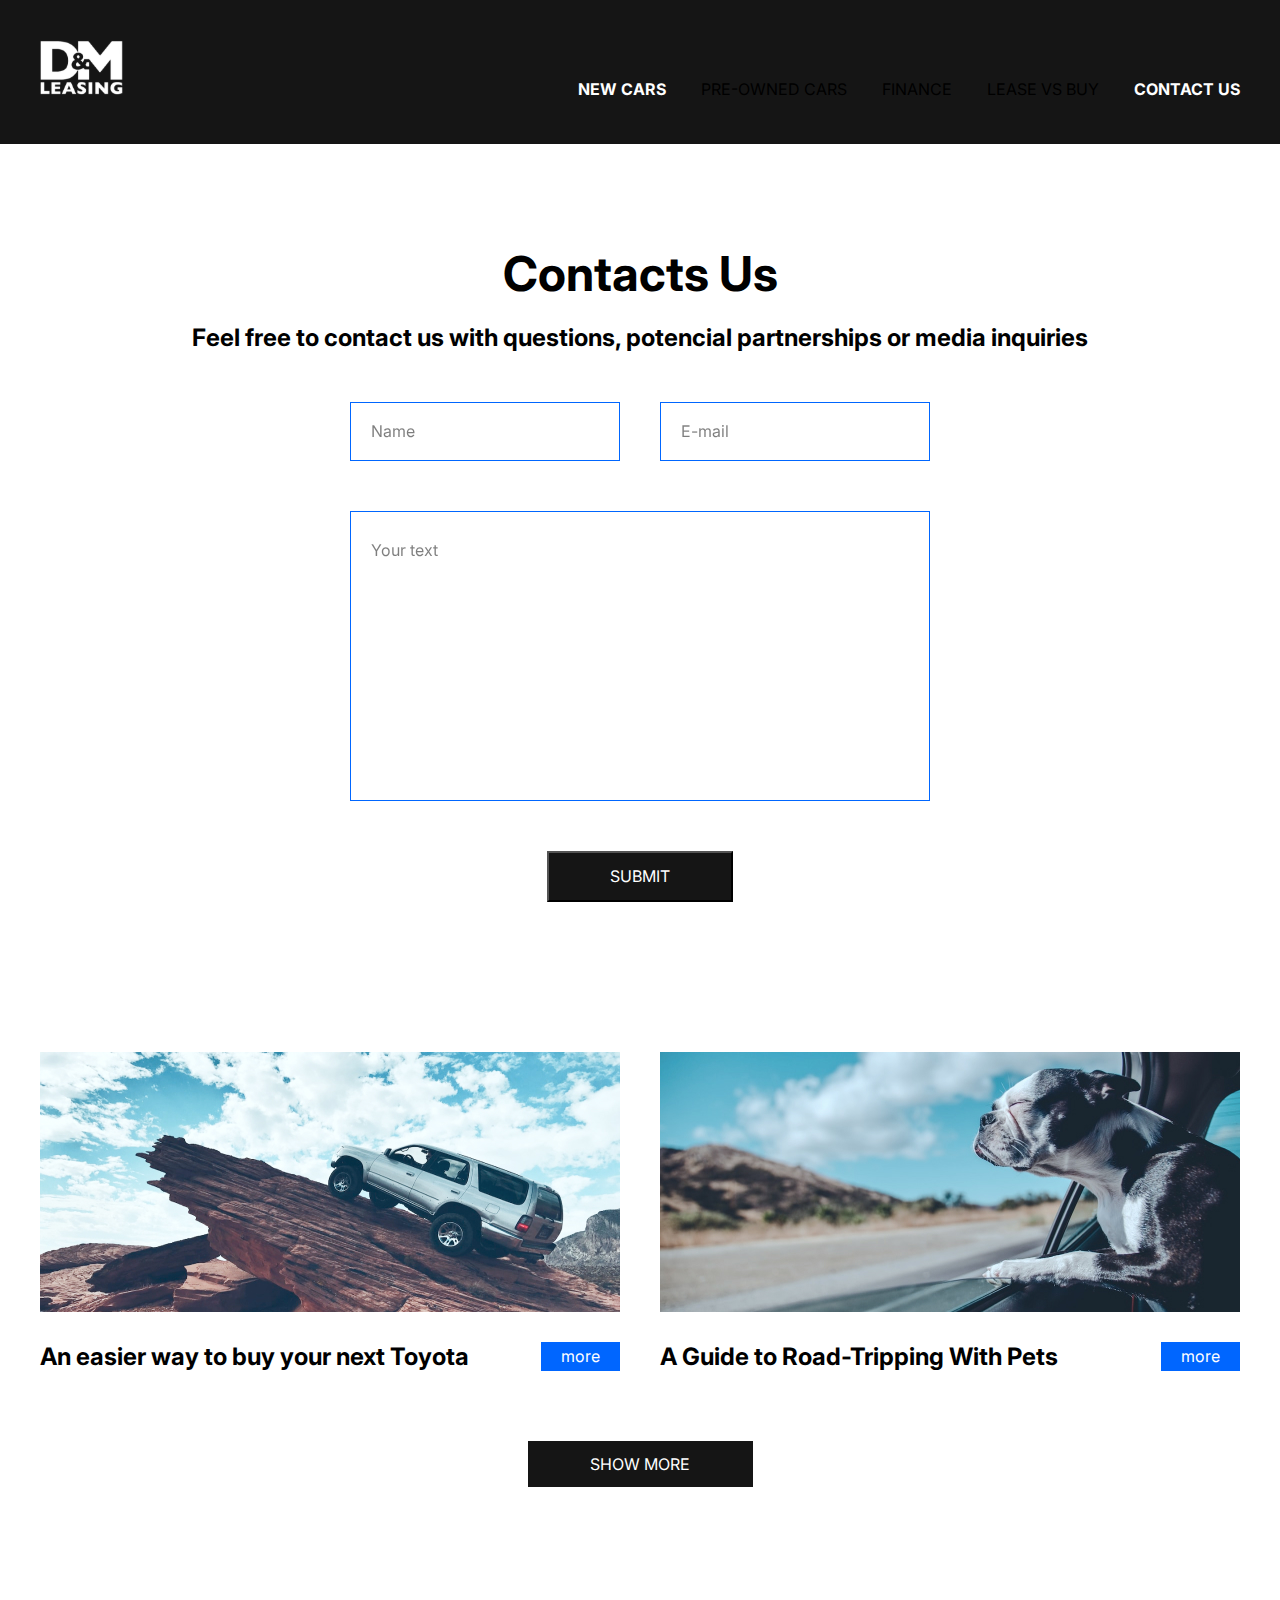
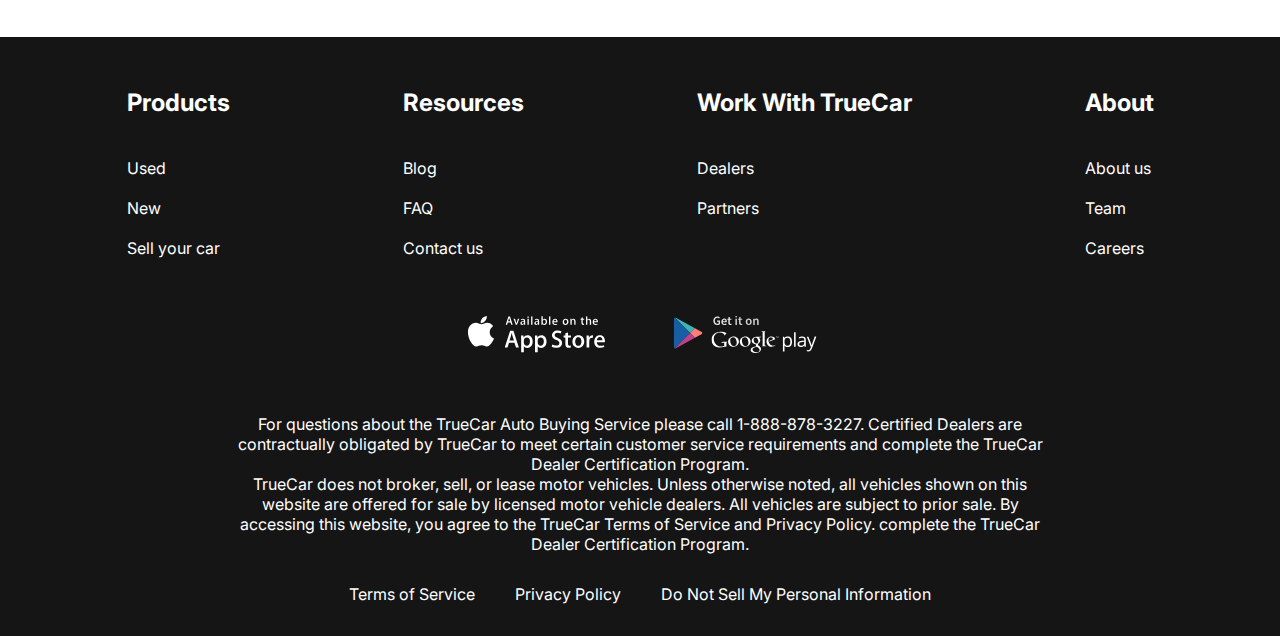
==== contacts.html @ b896143d "git start" ====
<!DOCTYPE html>
<html lang="en">

<head>
  <meta charset="UTF-8">
  <meta http-equiv="X-UA-Compatible" content="IE=edge">
  <meta name="viewport" content="width=device-width, initial-scale=1.0">
  <title>Lease Cars</title>
  <link rel="preconnect" href="https://fonts.googleapis.com">
  <link rel="preconnect" href="https://fonts.gstatic.com" crossorigin>
  <link href="https://fonts.googleapis.com/css2?family=Inter:wght@400;700&display=swap" rel="stylesheet">
  <link rel="stylesheet" href="css/style.css">
</head>

<body>
  <div class="wrapper">
    <header class="header">
      <div class="container">
        <div class="header__inner">
          <a href="index.html" class="logo">
            <img src="images/logo.svg" alt="logo" class="logo__img">
          </a>
          <nav class="menu">
            <ul class="menu__list">
              <li class="menu__list-item">
                <a href="new-cars.html" class="menu__list-link">NEW CARS</a>
              </li>
              <li class="menu__list-item">
                <a href="#" class="menu__list-link"></a>PRE-OWNED CARS
              </li>
              <li class="menu__list-item">
                <a href="#" class="menu__list-link"></a>FINANCE
              </li>
              <li class="menu__list-item">
                <a href="#" class="menu__list-link"></a>LEASE VS BUY
              </li>
              <li class="menu__list-item">
                <a href="contacts.html" class="menu__list-link menu__list-link-active">CONTACT US
                </a>
              </li>
            </ul>
          </nav>
        </div>
      </div>
    </header>
    <main class="main">
      <section class="contacts">
        <div class="container">
          <h2 class="contacts-title section-title">Contacts Us</h2>
          <p class="contacts__text">
            Feel free to contact us with questions, potencial partnerships or media inquiries
          </p>
          <form action="#" class="form">
            <input type="text" class="form__input" placeholder='Name'>
            <input type="email" class="form__input" placeholder='E-mail'>
            <textarea class='form__textarea' placeholder='Your text'></textarea>
            <button class="form__btn" type='submit'>SUBMIT</button>
          </form>
        </div>
      </section>
      <section class="blog">
        <div class="container">
          <div class="blog__items">
            <div class="blog__item">
              <img src="images/blog-1.jpg" alt="blog foto" class="blog__item-img">
              <h4 class="blog__item-title">
                An easier way to buy your next Toyota
              </h4>
              <a href="#" class="blog__item-link">more</a>
            </div>
            <div class="blog__item">
              <img src="images/blog-2.jpg" alt="blog foto" class="blog__item-img">
              <h4 class="blog__item-title">
                A Guide to Road-Tripping With Pets
              </h4>
              <a href="#" class="blog__item-link">more</a>
            </div>
          </div>
          <a href="#" class="showmore__link">SHOW MORE</a>
        </div>
      </section>
    </main>
    <footer class="footer">
      <div class="container">
        <nav class="footer__menu">
          <ul class="footer__menu-list">
            <li class="footer__menu-item">
              <p class="footer__menu-title">Products</p>
            </li>
            <li class="footer__menu-item">
              <a href="#" class="footer__menu-link">Used</a>
            </li>
            <li class="footer__menu-item">
              <a href="#" class="footer__menu-link">New</a>
            </li>
            <li class="footer__menu-item">
              <a href="#" class="footer__menu-link">Sell your car</a>
            </li>
          </ul>
          <ul class="footer__menu-list">
            <li class="footer__menu-item">
              <p class="footer__menu-title">Resources</p>
            </li>
            <li class="footer__menu-item">
              <a href="#" class="footer__menu-link">Blog</a>
            </li>
            <li class="footer__menu-item">
              <a href="#" class="footer__menu-link">FAQ</a>
            </li>
            <li class="footer__menu-item">
              <a href="#" class="footer__menu-link">Contact us</a>
            </li>
          </ul>
          <ul class="footer__menu-list">
            <li class="footer__menu-item">
              <p class="footer__menu-title">Work With TrueCar</p>
            </li>
            <li class="footer__menu-item">
              <a href="#" class="footer__menu-link">Dealers</a>
            </li>
            <li class="footer__menu-item">
              <a href="#" class="footer__menu-link">Partners</a>
            </li>
          </ul>
          <ul class="footer__menu-list">
            <li class="footer__menu-item">
              <p class="footer__menu-title">About</p>
            </li>
            <li class="footer__menu-item">
              <a href="#" class="footer__menu-link">About us</a>
            </li>
            <li class="footer__menu-item">
              <a href="#" class="footer__menu-link"></a>Team
            </li>
            <li class="footer__menu-item">
              <a href="#" class="footer__menu-link"></a>Careers
            </li>
          </ul>
        </nav>
        <ul class="app">
          <li class="app__item">
            <a href="#" class="app__item-link">
              <img src="images/appstore.svg" alt="app store" class="app__item-img">
            </a>
          </li>
          <li class="app__item">
            <a href="#" class="app__item-link">
              <img src="images/googleplay.svg" alt="app store" class="app__item-img">
            </a>
          </li>
        </ul>
        <div class="footer__copy">
          <p class="footer__copy-text">
            For questions about the TrueCar Auto Buying Service please call 1-888-878-3227.
            Certified Dealers are contractually obligated by TrueCar to meet certain customer service requirements and
            complete the TrueCar Dealer Certification Program.
          </p>
          <p class="footer__copy-text">
            TrueCar does not broker, sell, or lease motor vehicles. Unless otherwise noted, all vehicles shown on this
            website are offered for sale by licensed motor vehicle dealers. All vehicles are subject to prior sale. By
            accessing this website, you agree to the TrueCar Terms of Service and Privacy Policy. complete the TrueCar
            Dealer Certification Program.
          </p>
        </div>
        <nav class="copy__nav">
          <ul class="copy__nav-list">
            <li class="copy__nav-item"><a href="#" class="copy__nav-link">
                Terms of Service
              </a></li>
            <li class="copy__nav-item"><a href="#" class="copy__nav-link">
                Privacy Policy
              </a></li>
            <li class="copy__nav-item"><a href="#" class="copy__nav-link">
                Do Not Sell My Personal Information
              </a></li>
          </ul>
        </nav>
      </div>
    </footer>
  </div>

</body>

</html>
---- css/style.css ----
html {
  box-sizing: border-box;
}

*, *::after, *::before {
  box-sizing: inherit;
  margin: 0;
  padding: 0;
}

html, body {
  min-width: 100%;
}

ul {
  list-style: none;
}

a{
  text-decoration: none;
  color: inherit;
}

.wrapper {
  min-height: 100%;
  display: flex;
  flex-direction: column;
}

.section-title{
  margin-bottom: 50px;
  font-size: 48px;
  font-weight: 700;
  text-align: center;
}

.container {
max-width: 1220px;
margin: 0 auto;
padding: 0 10px;
}

body {
  font-family: 'Inter', sans-serif;
  font-size: 16px;
  font-weight: 400;
}

.header {
  background-color: #151515;
}

.header-main {
  background-color: transparent;
  position: absolute;
  z-index: 5;
  left: 0;
  right: 0;
}

.header__inner {
  padding-top: 40px;
  padding-bottom: 45px;
  display: flex;
  justify-content: space-between;
  align-items: flex-end;
}

.menu__list {
  display: flex;
  gap: 35px;
}

.menu__list-link {
  color: #fff;
  text-transform: uppercase;
  font-weight: 700;
}

.menu__list-link--active {
  color: #0066ff;
}

.footer {
  background-color: #151515;
  padding: 50px 0 32px;
  color: white;
}

.footer__menu {
  display: flex;
  justify-content: space-around;
  margin-bottom: 50px;
}

.footer__menu-list {
  max-width: 250px;
}

.footer__menu-title {
  font-size: 24px;
  font-weight: 700;
  line-height: 1.3;
  padding-bottom: 20px;
}

.footer__menu-item + .footer__menu-item {
  padding-top: 20px;
}

.app {
  display: flex;
  justify-content: center;
  gap: 40px;
  margin-bottom: 52px;
}

.footer__copy {
  max-width: 806px;
  margin: 0 auto 30px;
  text-align: center;
}

.copy__nav-list {
  display: flex;
  justify-content: center;
  gap: 40px;
}

.main {
  flex-grow: 1;
}

.top {
  color: white;
  text-align: center;
  padding-top: 250px;
  padding-bottom: 50px;
  position: absolute;
  z-index: 5;
  left: 0;
  right: 0;
}

.title {
  padding-bottom: 40px;
  font-size: 96px;
  font-weight: 700;
}

.top__link {
  background-color: #151515;
  padding: 23px;
  max-width: 430px;
  width: 100%;
  display: inline-block;
  text-transform: uppercase;
  font-size: 35px;
  font-weight: 700;
}

.swiper::after {
  content: '';
  background: rgba(21, 21, 21, .3);
position: absolute;
z-index: 6;
left: 0;
right: 0;
bottom: 0;
top: 0;
}

.swiper-slide {
  height: 100vh;
  background-repeat: no-repeat;
  background-size: cover;
  background-position: center;
}

.swiper-pagination-bullet {
  width: 120px;
  height: 3px;
  background-color: #151515;
  border-radius: 0;
  opacity: 1;
}

.swiper-pagination-horizontal.swiper-pagination-bullets .swiper-pagination-bullet {
  margin: 0 15px;
}

.swiper-pagination-horizontal.swiper-pagination-bullets {
  bottom: 40px;
}

.swiper-pagination-bullet-active {
  height: 6px;
  background-color: #fff;
}

.why-lease {
  padding: 150px 0;
}

.why-lease-list {
  display: grid;
  grid-template-columns: repeat(4, 1fr);
  gap: 40px;
  text-align: center;
}

.why-lease-item-img {
  margin-bottom: 30px;
}

.why-lease-item-title {
  margin-bottom: 30px;
  font-size: 24px;
  font-weight: 700;
}

.why-lease-item-text {
  text-align: left;
}

.how-does {
  padding-bottom: 150px;
}

.how-does-inner {
  max-width: 600px;
  margin: 0 auto;
}

.how-does-title {
  font-size: 24px;
  font-weight: 700;
  padding-top: 50px;
}

.how-does-list {
  padding: 50px 0 70px;
  counter-reset: myCounter;
}

.how-does-item {
  list-style-type: none;
  width: 270px;
  position: relative;
  margin-left: auto;
  box-sizing:content-box;
  padding: 19px 0 19px 240px;
  min-height: 63px;
}

.how-does-item + .how-does-item {
  margin-top: 40px;
}

.how-does-item::before {
  counter-increment: myCounter;
  content: counter(myCounter);
  display: flex;
  justify-content: center;
  align-items: center;
  font-size: 48px;
  font-weight: 700;
  background-color: #0066ff;
  width: 100px;
  height: 100px;
  border-radius: 50%;
  color: #fff;
  position: absolute;
  left: 0;
  top: 0;
}

.video__main {
  padding-bottom: 150px;
}

.video-title {
  margin-bottom: 20px;
}

.video__main-title {
  font-size: 24px;
  font-weight: 700;
  text-align: center;
  margin-bottom: 50px;
}

.video__content {
  margin: 0 auto;
  display: block;
}

.important {
  margin-bottom: 150px;
}

.important-title {
  margin-bottom: 20px;
}

.important-text {
  max-width: 580px;
  margin: 0 auto 50px;
}

.important-list {
  display: grid;
  grid-template-columns: repeat(4, 1fr);
}

.important-item-img {
  margin-bottom: 20px;
}

.contacts {
padding: 100px 0 150px;
}

.contacts-title {
  margin-bottom: 20px;
}

.contacts__text {
  text-align: center;
  font-weight: 700;
  font-size: 24px;
  padding: 0 100px;
  margin-bottom: 50px;
}

.form {
  max-width: 580px;
  margin: 0 auto;
  display: flex;
  justify-content: space-between;
  flex-wrap: wrap;
}

.form__input {
  width: 270px;
  padding: 18px 20px;
  display: inline-block;
  border: 1px solid #0066ff;
  margin-bottom: 50px;
  font-family: 'Inter', sans-serif;
  font-size: 16px;
  font-weight: 400;
  line-height: 1.3;
  color: #000
}

.form__input::placeholder, .form__textarea::placeholder {
  font-family: 'Inter', sans-serif;
  font-size: 16px;
  font-weight: 400;
  line-height: 1.3;
  color: #000;
  opacity: 0.5;
}

.form__textarea {
  width: 100%;
  resize: none;
  padding: 28px 20px;
  height: 290px;
  border: 1px solid #0066ff;
  font-family: 'Inter', sans-serif;
  font-size: 16px;
  font-weight: 400;
  line-height: 1.3;
  color: #000;
  margin-bottom: 50px;
}

.form__btn {
  text-transform: uppercase;
  font-family: 'Inter', sans-serif;
  font-size: 16px;
  font-weight: 400;
  line-height: 1.3;
  color: #fff;
  background-color: #151515;
  padding: 13px 61px;
  margin: 0 auto;
}

.blog {
  padding-bottom: 150px;
}

.blog__items {
  display: grid;
  grid-template-columns: repeat(2, 1fr);
  gap: 40px;
  margin-bottom: 70px;
}

.blog__item {
  display: flex;
  justify-content: space-between;
  flex-wrap: wrap;
}

.blog__item-img {
  margin-bottom: 30px;
  width: 100%;
}

.blog__item-title{
  flex-basis: 446px;
  font-size: 24px;
  font-weight: 700;
}

.blog__item-link{
  color: #fff;
  background-color: #0066ff;
  padding: 4px 20px;
}

.showmore__link {
  text-transform: uppercase;
  background-color: #151515;
  padding: 13px;
  color: #fff;
  width: 225px;
  margin: 0 auto;
  text-align: center;
  display: block;
}

.choose {
  padding: 100px 0;
}

.tabs {
  margin-bottom: 70px;
}

.tabs__btn{
  padding: 0 150px;
  display: flex;
  justify-content: space-between;
  gap: 80px;
  padding-bottom: 100px;
}

.tabs__btn-item{
  font-size: 24px;
  font-weight: 700;
  cursor: pointer;
  border: none;
  background-color: transparent;
  padding: 0;
}

.tabs__btn-item--active {
  color: #0066ff;
}

.tabs__content-item {
  display: none;
  grid-template-columns: repeat(4, 1fr);
  gap: 100px 40px;
}
.tabs__content-item.tabs__content-item--active {
  display: grid;
}

.card {
  text-align: center;
}

.card__img {
  display: block;
}

.card__content {
  padding: 0 5px;
  border: 1px solid #06f;
  border-top: 0;
}

.card__title {
  padding: 0 20px;
  font-size: 24px;
  font-weight: 700;
  margin-bottom: 20px;
}

.card__text {
  margin-bottom: 20px;
}

.card__price {
  margin-bottom: 20px;
  font-size: 24px;
  font-weight: 700;
}

.card__link {
  display: block;
  color: #06f;
  border: 1px solid #06f;
  border-top: 0;
  
}
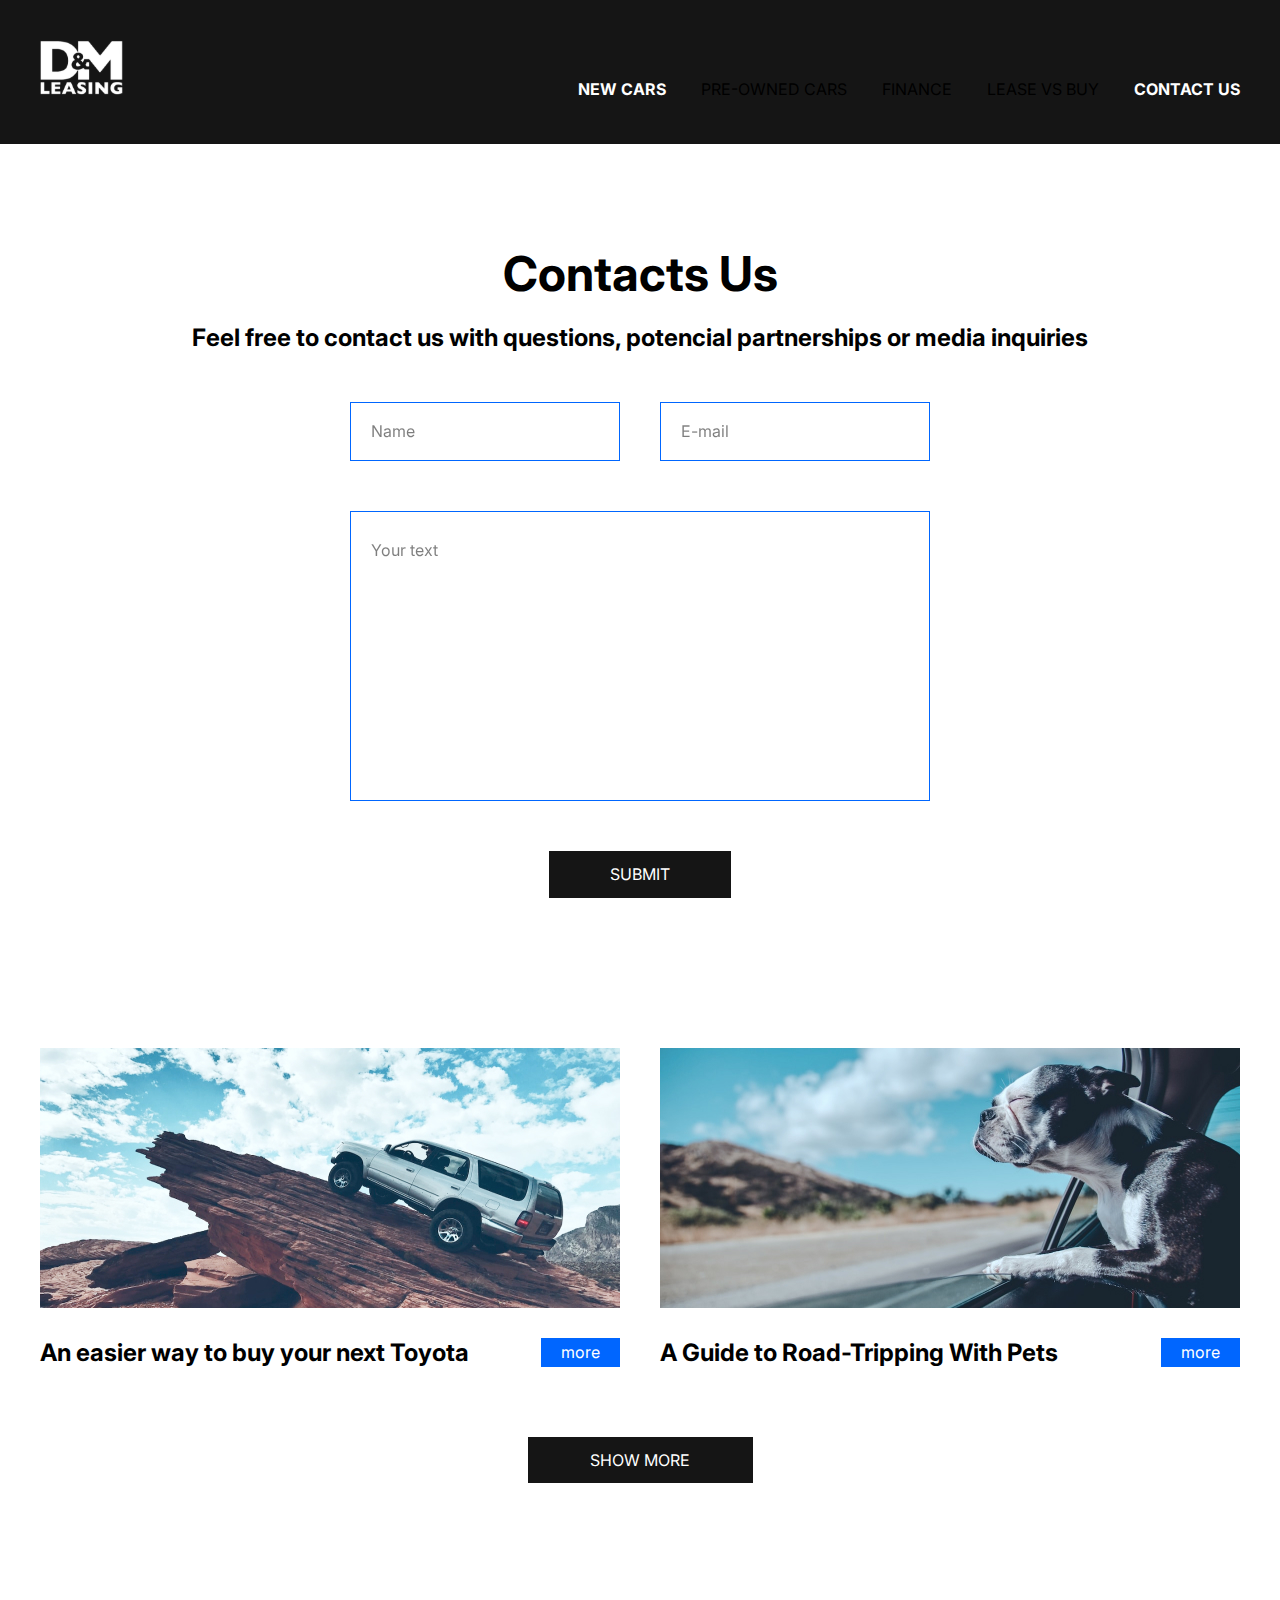
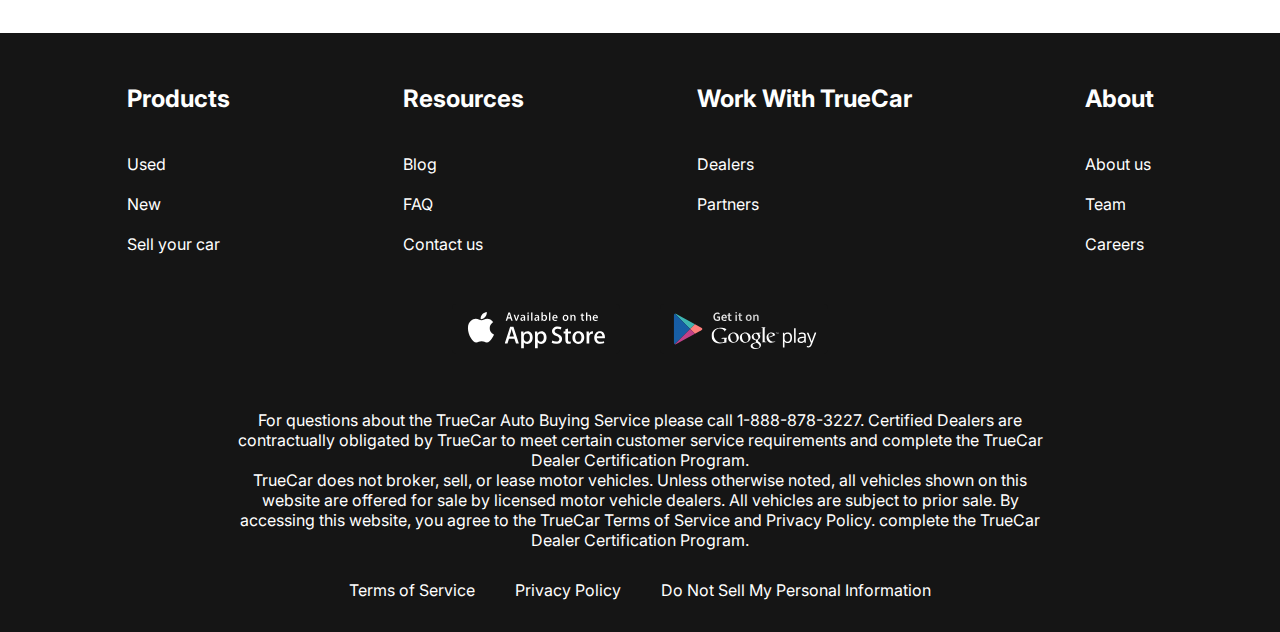
==== commit 60add223: "add adaptive site" ====
--- a/contacts.html
+++ b/contacts.html
@@ -2,14 +2,14 @@
 <html lang="en">
 
 <head>
-  <meta charset="UTF-8">
-  <meta http-equiv="X-UA-Compatible" content="IE=edge">
-  <meta name="viewport" content="width=device-width, initial-scale=1.0">
+  <meta charset="UTF-8" />
+  <meta http-equiv="X-UA-Compatible" content="IE=edge" />
+  <meta name="viewport" content="width=device-width, initial-scale=1.0" />
   <title>Lease Cars</title>
-  <link rel="preconnect" href="https://fonts.googleapis.com">
-  <link rel="preconnect" href="https://fonts.gstatic.com" crossorigin>
-  <link href="https://fonts.googleapis.com/css2?family=Inter:wght@400;700&display=swap" rel="stylesheet">
-  <link rel="stylesheet" href="css/style.css">
+  <link rel="preconnect" href="https://fonts.googleapis.com" />
+  <link rel="preconnect" href="https://fonts.gstatic.com" crossorigin />
+  <link href="https://fonts.googleapis.com/css2?family=Inter:wght@400;700&display=swap" rel="stylesheet" />
+  <link rel="stylesheet" href="css/style.css" />
 </head>
 
 <body>
@@ -18,9 +18,14 @@
       <div class="container">
         <div class="header__inner">
           <a href="index.html" class="logo">
-            <img src="images/logo.svg" alt="logo" class="logo__img">
+            <img src="images/logo.svg" alt="logo" class="logo__img" />
           </a>
           <nav class="menu">
+            <button class="menu__btn">
+              <span></span>
+              <span></span>
+              <span></span>
+            </button>
             <ul class="menu__list">
               <li class="menu__list-item">
                 <a href="new-cars.html" class="menu__list-link">NEW CARS</a>
@@ -48,13 +53,14 @@
         <div class="container">
           <h2 class="contacts-title section-title">Contacts Us</h2>
           <p class="contacts__text">
-            Feel free to contact us with questions, potencial partnerships or media inquiries
+            Feel free to contact us with questions, potencial partnerships or
+            media inquiries
           </p>
           <form action="#" class="form">
-            <input type="text" class="form__input" placeholder='Name'>
-            <input type="email" class="form__input" placeholder='E-mail'>
-            <textarea class='form__textarea' placeholder='Your text'></textarea>
-            <button class="form__btn" type='submit'>SUBMIT</button>
+            <input type="text" class="form__input" placeholder="Name" />
+            <input type="email" class="form__input" placeholder="E-mail" />
+            <textarea class="form__textarea" placeholder="Your text"></textarea>
+            <button class="form__btn" type="submit">SUBMIT</button>
           </form>
         </div>
       </section>
@@ -62,14 +68,14 @@
         <div class="container">
           <div class="blog__items">
             <div class="blog__item">
-              <img src="images/blog-1.jpg" alt="blog foto" class="blog__item-img">
+              <img src="images/blog-1.jpg" alt="blog foto" class="blog__item-img" />
               <h4 class="blog__item-title">
                 An easier way to buy your next Toyota
               </h4>
               <a href="#" class="blog__item-link">more</a>
             </div>
             <div class="blog__item">
-              <img src="images/blog-2.jpg" alt="blog foto" class="blog__item-img">
+              <img src="images/blog-2.jpg" alt="blog foto" class="blog__item-img" />
               <h4 class="blog__item-title">
                 A Guide to Road-Tripping With Pets
               </h4>
@@ -140,45 +146,50 @@
         <ul class="app">
           <li class="app__item">
             <a href="#" class="app__item-link">
-              <img src="images/appstore.svg" alt="app store" class="app__item-img">
+              <img src="images/appstore.svg" alt="app store" class="app__item-img" />
             </a>
           </li>
           <li class="app__item">
             <a href="#" class="app__item-link">
-              <img src="images/googleplay.svg" alt="app store" class="app__item-img">
+              <img src="images/googleplay.svg" alt="app store" class="app__item-img" />
             </a>
           </li>
         </ul>
         <div class="footer__copy">
           <p class="footer__copy-text">
-            For questions about the TrueCar Auto Buying Service please call 1-888-878-3227.
-            Certified Dealers are contractually obligated by TrueCar to meet certain customer service requirements and
-            complete the TrueCar Dealer Certification Program.
+            For questions about the TrueCar Auto Buying Service please call
+            1-888-878-3227. Certified Dealers are contractually obligated by
+            TrueCar to meet certain customer service requirements and complete
+            the TrueCar Dealer Certification Program.
           </p>
           <p class="footer__copy-text">
-            TrueCar does not broker, sell, or lease motor vehicles. Unless otherwise noted, all vehicles shown on this
-            website are offered for sale by licensed motor vehicle dealers. All vehicles are subject to prior sale. By
-            accessing this website, you agree to the TrueCar Terms of Service and Privacy Policy. complete the TrueCar
+            TrueCar does not broker, sell, or lease motor vehicles. Unless
+            otherwise noted, all vehicles shown on this website are offered
+            for sale by licensed motor vehicle dealers. All vehicles are
+            subject to prior sale. By accessing this website, you agree to the
+            TrueCar Terms of Service and Privacy Policy. complete the TrueCar
             Dealer Certification Program.
           </p>
         </div>
         <nav class="copy__nav">
           <ul class="copy__nav-list">
-            <li class="copy__nav-item"><a href="#" class="copy__nav-link">
-                Terms of Service
-              </a></li>
-            <li class="copy__nav-item"><a href="#" class="copy__nav-link">
-                Privacy Policy
-              </a></li>
-            <li class="copy__nav-item"><a href="#" class="copy__nav-link">
+            <li class="copy__nav-item">
+              <a href="#" class="copy__nav-link"> Terms of Service </a>
+            </li>
+            <li class="copy__nav-item">
+              <a href="#" class="copy__nav-link"> Privacy Policy </a>
+            </li>
+            <li class="copy__nav-item">
+              <a href="#" class="copy__nav-link">
                 Do Not Sell My Personal Information
-              </a></li>
+              </a>
+            </li>
           </ul>
         </nav>
       </div>
     </footer>
   </div>
-
+  <script src="js/main.js"></script>
 </body>
 
 </html>
--- a/css/style.css
+++ b/css/style.css
@@ -2,13 +2,16 @@
   box-sizing: border-box;
 }
 
-*, *::after, *::before {
+*,
+*::after,
+*::before {
   box-sizing: inherit;
   margin: 0;
   padding: 0;
 }
 
-html, body {
+html,
+body {
   min-width: 100%;
 }
 
@@ -16,7 +19,7 @@
   list-style: none;
 }
 
-a{
+a {
   text-decoration: none;
   color: inherit;
 }
@@ -27,7 +30,7 @@
   flex-direction: column;
 }
 
-.section-title{
+.section-title {
   margin-bottom: 50px;
   font-size: 48px;
   font-weight: 700;
@@ -35,13 +38,13 @@
 }
 
 .container {
-max-width: 1220px;
-margin: 0 auto;
-padding: 0 10px;
+  max-width: 1220px;
+  margin: 0 auto;
+  padding: 0 10px;
 }
 
 body {
-  font-family: 'Inter', sans-serif;
+  font-family: "Inter", sans-serif;
   font-size: 16px;
   font-weight: 400;
 }
@@ -137,7 +140,7 @@
   padding-top: 250px;
   padding-bottom: 50px;
   position: absolute;
-  z-index: 5;
+  z-index: 1;
   left: 0;
   right: 0;
 }
@@ -160,14 +163,14 @@
 }
 
 .swiper::after {
-  content: '';
-  background: rgba(21, 21, 21, .3);
-position: absolute;
-z-index: 6;
-left: 0;
-right: 0;
-bottom: 0;
-top: 0;
+  content: "";
+  background: rgba(21, 21, 21, 0.3);
+  position: absolute;
+  z-index: 6;
+  left: 0;
+  right: 0;
+  bottom: 0;
+  top: 0;
 }
 
 .swiper-slide {
@@ -185,7 +188,8 @@
   opacity: 1;
 }
 
-.swiper-pagination-horizontal.swiper-pagination-bullets .swiper-pagination-bullet {
+.swiper-pagination-horizontal.swiper-pagination-bullets
+  .swiper-pagination-bullet {
   margin: 0 15px;
 }
 
@@ -248,7 +252,7 @@
   width: 270px;
   position: relative;
   margin-left: auto;
-  box-sizing:content-box;
+  box-sizing: content-box;
   padding: 19px 0 19px 240px;
   min-height: 63px;
 }
@@ -318,7 +322,7 @@
 }
 
 .contacts {
-padding: 100px 0 150px;
+  padding: 100px 0 150px;
 }
 
 .contacts-title {
@@ -347,15 +351,16 @@
   display: inline-block;
   border: 1px solid #0066ff;
   margin-bottom: 50px;
-  font-family: 'Inter', sans-serif;
+  font-family: "Inter", sans-serif;
   font-size: 16px;
   font-weight: 400;
   line-height: 1.3;
-  color: #000
-}
-
-.form__input::placeholder, .form__textarea::placeholder {
-  font-family: 'Inter', sans-serif;
+  color: #000;
+}
+
+.form__input::placeholder,
+.form__textarea::placeholder {
+  font-family: "Inter", sans-serif;
   font-size: 16px;
   font-weight: 400;
   line-height: 1.3;
@@ -369,7 +374,7 @@
   padding: 28px 20px;
   height: 290px;
   border: 1px solid #0066ff;
-  font-family: 'Inter', sans-serif;
+  font-family: "Inter", sans-serif;
   font-size: 16px;
   font-weight: 400;
   line-height: 1.3;
@@ -379,7 +384,7 @@
 
 .form__btn {
   text-transform: uppercase;
-  font-family: 'Inter', sans-serif;
+  font-family: "Inter", sans-serif;
   font-size: 16px;
   font-weight: 400;
   line-height: 1.3;
@@ -387,6 +392,7 @@
   background-color: #151515;
   padding: 13px 61px;
   margin: 0 auto;
+  border: none;
 }
 
 .blog {
@@ -411,13 +417,13 @@
   width: 100%;
 }
 
-.blog__item-title{
+.blog__item-title {
   flex-basis: 446px;
   font-size: 24px;
   font-weight: 700;
 }
 
-.blog__item-link{
+.blog__item-link {
   color: #fff;
   background-color: #0066ff;
   padding: 4px 20px;
@@ -442,15 +448,14 @@
   margin-bottom: 70px;
 }
 
-.tabs__btn{
-  padding: 0 150px;
+.tabs__btn {
+  padding: 0 150px 100px;
   display: flex;
   justify-content: space-between;
   gap: 80px;
-  padding-bottom: 100px;
-}
-
-.tabs__btn-item{
+}
+
+.tabs__btn-item {
   font-size: 24px;
   font-weight: 700;
   cursor: pointer;
@@ -468,6 +473,7 @@
   grid-template-columns: repeat(4, 1fr);
   gap: 100px 40px;
 }
+
 .tabs__content-item.tabs__content-item--active {
   display: grid;
 }
@@ -478,6 +484,7 @@
 
 .card__img {
   display: block;
+  width: 100%;
 }
 
 .card__content {
@@ -508,5 +515,213 @@
   color: #06f;
   border: 1px solid #06f;
   border-top: 0;
-  
-}
+}
+
+.menu__btn {
+  width: 30px;
+  height: 20px;
+  display: flex;
+  flex-direction: column;
+  justify-content: space-between;
+  padding: 0;
+  border: none;
+  background-color: transparent;
+  cursor: pointer;
+  display: none;
+}
+
+.menu__btn span {
+  height: 2px;
+  background-color: #fff;
+  width: 100%;
+}
+
+@media (max-width: 1180px) {
+  .important-list {
+    gap: 30px 20px;
+  }
+  .important__item-img {
+    width: 100%;
+  }
+  .tabs__content-item {
+    grid-template-columns: repeat(3, 1fr);
+  }
+}
+
+@media (max-width: 1040px) {
+  .video__content {
+    max-width: 100%;
+  }
+  .tabs__btn {
+    padding: 0 0 50px;
+    gap: 20px;
+  }
+}
+
+@media (max-width: 860px) {
+  .menu__btn {
+    display: flex;
+  }
+  .menu__btn,
+  .logo {
+    position: relative;
+    z-index: 10;
+  }
+
+  .menu__list {
+    position: absolute;
+    z-index: 5;
+    align-items: center;
+    background-color: #151515;
+    flex-direction: column;
+    top: 0;
+    left: 0;
+    right: 0;
+    bottom: 0;
+    padding-top: 200px;
+    height: 100vh;
+    transform: translateY(-100%);
+    transition: transform 0.3s ease;
+  }
+
+  .menu__list.menu__list--active {
+    transform: translateY(0%);
+  }
+
+  .why-lease-list {
+    grid-template-columns: repeat(2, 1fr);
+    gap: 20px;
+  }
+  .important-list {
+    grid-template-columns: repeat(2, 1fr);
+  }
+  .tabs__content-item {
+    grid-template-columns: repeat(2, 1fr);
+  }
+}
+
+@media (max-width: 768px) {
+  .title {
+    font-size: 70px;
+  }
+  .top__link {
+    font-size: 28px;
+    padding: 16px;
+    max-width: 360px;
+  }
+  .swiper-pagination-bullet {
+    width: 60px;
+  }
+  .swiper-pagination-bullet-active {
+    height: 4px;
+  }
+  .video__content {
+    height: 400px;
+  }
+  .footer__menu {
+    display: grid;
+    grid-template-columns: repeat(2, 1fr);
+    gap: 40px;
+  }
+}
+
+@media (max-width: 650px) {
+  .tabs__content-item {
+    grid-template-columns: repeat(1, 1fr);
+  }
+  .tabs__btn-item {
+    font-size: 18px;
+  }
+  .blog__items {
+    grid-template-columns: repeat(1, 1fr);
+  }
+  .contacts {
+    padding: 50px 0;
+  }
+  .form__input {
+    width: 100%;
+    margin-bottom: 30px;
+  }
+  .contacts__text {
+    padding: 0;
+  }
+}
+
+@media (max-width: 540px) {
+  .title {
+    font-size: 60px;
+  }
+  .top__link {
+    font-size: 24px;
+    max-width: 310px;
+  }
+  .swiper-pagination-bullet {
+    width: 35px;
+  }
+  .swiper-pagination-horizontal
+    .swiper-pagination-bullets
+    .swiper-pagination-bullet {
+    margin: 0 10px;
+  }
+  .why-lease-list {
+    grid-template-columns: repeat(1, 1fr);
+  }
+  .why-lease {
+    padding: 50px 0;
+  }
+  .section-title {
+    font-size: 34px;
+  }
+  .how-does-list {
+    padding: 30px 0 40px;
+  }
+  .how-does {
+    padding-bottom: 50px;
+  }
+  .video {
+    padding-bottom: 50px;
+  }
+  .video__content {
+    height: 200px;
+  }
+  .how-does-item {
+    padding: 65px 0 19px 0;
+    margin-right: auto;
+  }
+  .how-does-item::before {
+    right: 0;
+    margin: 0 auto;
+    width: 50px;
+    height: 50px;
+    font-size: 32px;
+  }
+  .important-list {
+    grid-template-columns: repeat(1, 1fr);
+  }
+  .app,
+  .copy__nav-list {
+    flex-direction: column;
+    align-items: center;
+  }
+  .copy__nav-list {
+    gap: 20px;
+  }
+  .blog__item-title {
+    margin-bottom: 10px;
+  }
+  .blog__item-link {
+    margin-left: auto;
+  }
+  .tabs__btn {
+    flex-direction: column;
+  }
+  .choose {
+    padding: 50px 0;
+  }
+  .tabs__content-item {
+    gap: 40px;
+  }
+  .blog {
+    padding-bottom: 50px;
+  }
+}
